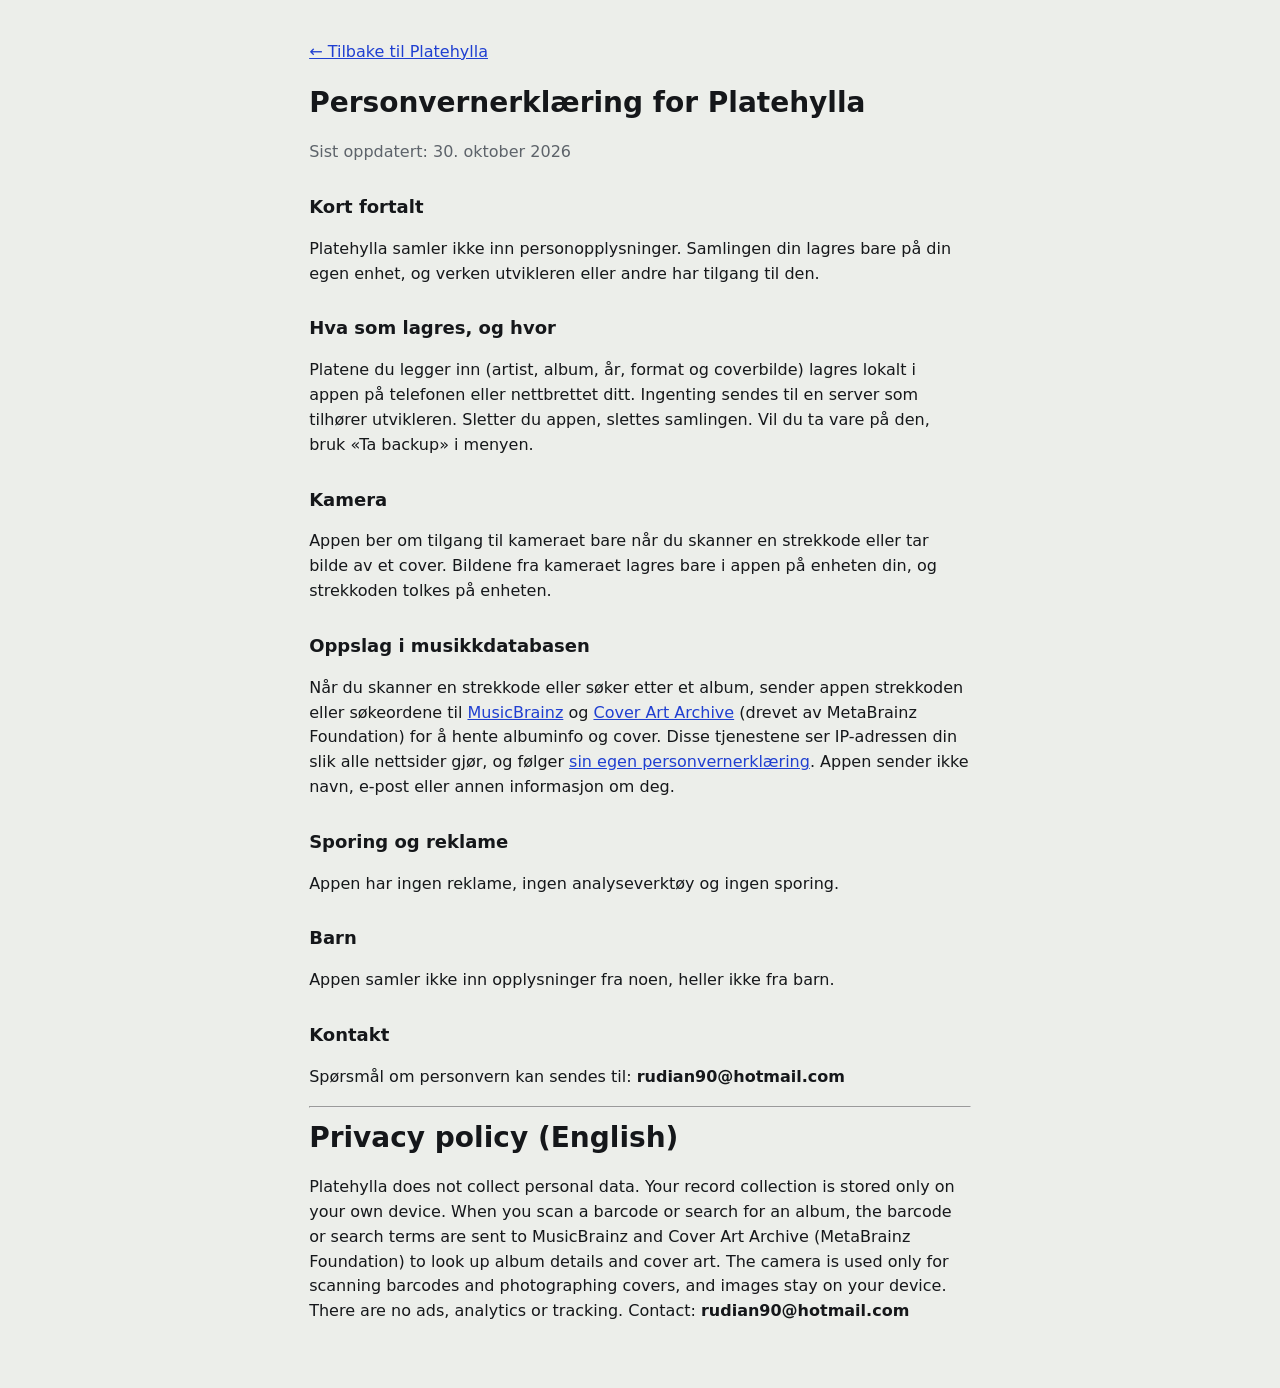
==== privacy.html @ 6339b04b "Legg ut Platehylla-appen Co-Authored-By: Claude Opus 5.5 <noreply@anthropic.com> Claude-Session: htt" ====
<!doctype html>
<html lang="nb">
<head>
<meta charset="utf-8">
<meta name="viewport" content="width=device-width,initial-scale=1">
<title>Personvern – Platehylla</title>
<style>
:root{--bg:#ECEEEA;--ink:#15171A;--muted:#5D636A;--accent:#1F3FD1;color-scheme:light}
@media (prefers-color-scheme:dark){:root{--bg:#101215;--ink:#ECEDEA;--muted:#9AA1A8;--accent:#8299FF;color-scheme:dark}}
body{margin:0;background:var(--bg);color:var(--ink);font:16px/1.55 system-ui,-apple-system,"Segoe UI",Roboto,sans-serif;padding:24px max(16px,env(safe-area-inset-left,0px)) 48px}
main{max-width:65ch;margin:0 auto}
h1{font-size:28px;margin:0 0 4px}h2{font-size:18px;margin:28px 0 6px}
p,li{color:var(--ink)}.muted{color:var(--muted)}a{color:var(--accent)}
</style>
</head>
<body>
<main>
<p><a href="./">← Tilbake til Platehylla</a></p>
<h1>Personvernerklæring for Platehylla</h1>
<p class="muted">Sist oppdatert: 30. oktober 2026</p>

<h2>Kort fortalt</h2>
<p>Platehylla samler ikke inn personopplysninger. Samlingen din lagres bare på din egen enhet, og verken utvikleren eller andre har tilgang til den.</p>

<h2>Hva som lagres, og hvor</h2>
<p>Platene du legger inn (artist, album, år, format og coverbilde) lagres lokalt i appen på telefonen eller nettbrettet ditt. Ingenting sendes til en server som tilhører utvikleren. Sletter du appen, slettes samlingen. Vil du ta vare på den, bruk «Ta backup» i menyen.</p>

<h2>Kamera</h2>
<p>Appen ber om tilgang til kameraet bare når du skanner en strekkode eller tar bilde av et cover. Bildene fra kameraet lagres bare i appen på enheten din, og strekkoden tolkes på enheten.</p>

<h2>Oppslag i musikkdatabasen</h2>
<p>Når du skanner en strekkode eller søker etter et album, sender appen strekkoden eller søkeordene til <a href="https://musicbrainz.org" target="_blank" rel="noopener">MusicBrainz</a> og <a href="https://coverartarchive.org" target="_blank" rel="noopener">Cover Art Archive</a> (drevet av MetaBrainz Foundation) for å hente albuminfo og cover. Disse tjenestene ser IP-adressen din slik alle nettsider gjør, og følger <a href="https://metabrainz.org/privacy" target="_blank" rel="noopener">sin egen personvernerklæring</a>. Appen sender ikke navn, e-post eller annen informasjon om deg.</p>

<h2>Sporing og reklame</h2>
<p>Appen har ingen reklame, ingen analyseverktøy og ingen sporing.</p>

<h2>Barn</h2>
<p>Appen samler ikke inn opplysninger fra noen, heller ikke fra barn.</p>

<h2>Kontakt</h2>
<p>Spørsmål om personvern kan sendes til: <strong>rudian90@hotmail.com</strong></p>

<hr>
<h1 lang="en">Privacy policy (English)</h1>
<p lang="en">Platehylla does not collect personal data. Your record collection is stored only on your own device. When you scan a barcode or search for an album, the barcode or search terms are sent to MusicBrainz and Cover Art Archive (MetaBrainz Foundation) to look up album details and cover art. The camera is used only for scanning barcodes and photographing covers, and images stay on your device. There are no ads, analytics or tracking. Contact: <strong>rudian90@hotmail.com</strong></p>
</main>
</body>
</html>
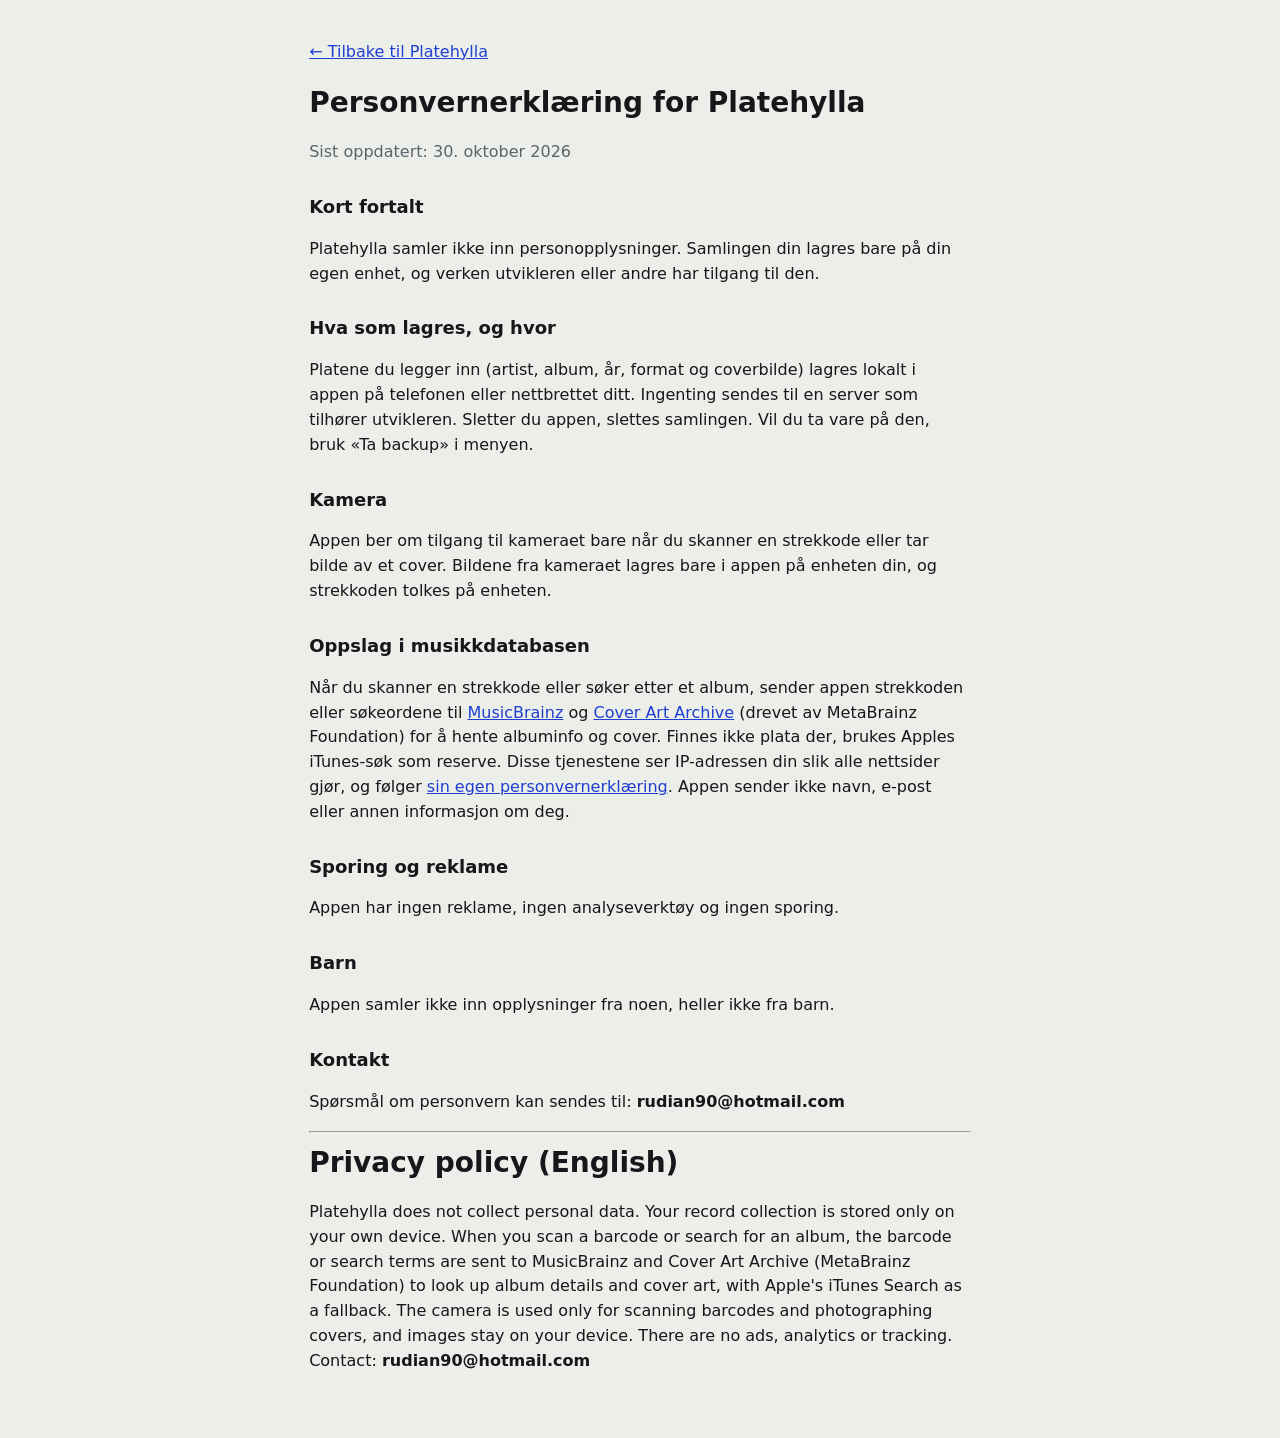
==== commit 28a0a596: "Mer fleksibelt søk og iTunes som reserve når plata ikke finnes i MusicBrainz Co-Authored-By: Claude " ====
--- a/privacy.html
+++ b/privacy.html
@@ -29,7 +29,7 @@
 <p>Appen ber om tilgang til kameraet bare når du skanner en strekkode eller tar bilde av et cover. Bildene fra kameraet lagres bare i appen på enheten din, og strekkoden tolkes på enheten.</p>
 
 <h2>Oppslag i musikkdatabasen</h2>
-<p>Når du skanner en strekkode eller søker etter et album, sender appen strekkoden eller søkeordene til <a href="https://musicbrainz.org" target="_blank" rel="noopener">MusicBrainz</a> og <a href="https://coverartarchive.org" target="_blank" rel="noopener">Cover Art Archive</a> (drevet av MetaBrainz Foundation) for å hente albuminfo og cover. Disse tjenestene ser IP-adressen din slik alle nettsider gjør, og følger <a href="https://metabrainz.org/privacy" target="_blank" rel="noopener">sin egen personvernerklæring</a>. Appen sender ikke navn, e-post eller annen informasjon om deg.</p>
+<p>Når du skanner en strekkode eller søker etter et album, sender appen strekkoden eller søkeordene til <a href="https://musicbrainz.org" target="_blank" rel="noopener">MusicBrainz</a> og <a href="https://coverartarchive.org" target="_blank" rel="noopener">Cover Art Archive</a> (drevet av MetaBrainz Foundation) for å hente albuminfo og cover. Finnes ikke plata der, brukes Apples iTunes-søk som reserve. Disse tjenestene ser IP-adressen din slik alle nettsider gjør, og følger <a href="https://metabrainz.org/privacy" target="_blank" rel="noopener">sin egen personvernerklæring</a>. Appen sender ikke navn, e-post eller annen informasjon om deg.</p>
 
 <h2>Sporing og reklame</h2>
 <p>Appen har ingen reklame, ingen analyseverktøy og ingen sporing.</p>
@@ -42,7 +42,7 @@
 
 <hr>
 <h1 lang="en">Privacy policy (English)</h1>
-<p lang="en">Platehylla does not collect personal data. Your record collection is stored only on your own device. When you scan a barcode or search for an album, the barcode or search terms are sent to MusicBrainz and Cover Art Archive (MetaBrainz Foundation) to look up album details and cover art. The camera is used only for scanning barcodes and photographing covers, and images stay on your device. There are no ads, analytics or tracking. Contact: <strong>rudian90@hotmail.com</strong></p>
+<p lang="en">Platehylla does not collect personal data. Your record collection is stored only on your own device. When you scan a barcode or search for an album, the barcode or search terms are sent to MusicBrainz and Cover Art Archive (MetaBrainz Foundation) to look up album details and cover art, with Apple's iTunes Search as a fallback. The camera is used only for scanning barcodes and photographing covers, and images stay on your device. There are no ads, analytics or tracking. Contact: <strong>rudian90@hotmail.com</strong></p>
 </main>
 </body>
 </html>
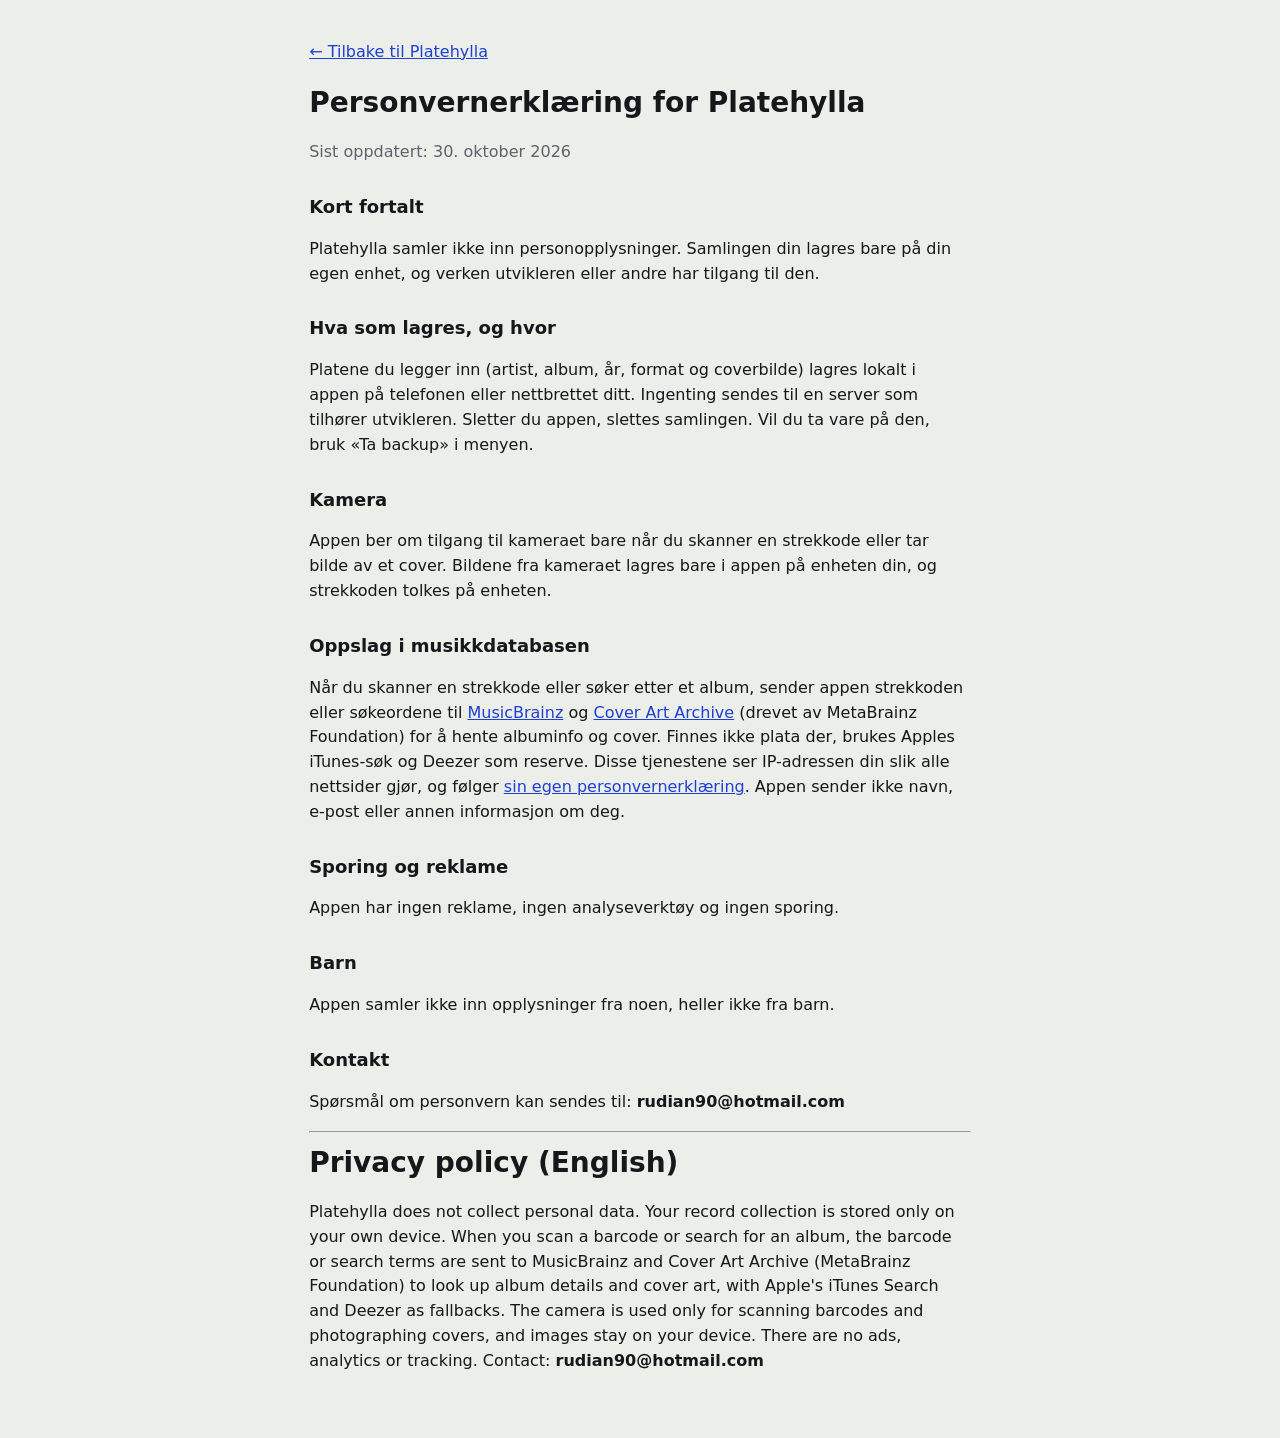
==== commit e667d473: "Deezer som ekstra reserve og vis hvilke kilder som ble søkt Co-Authored-By: Claude Opus 5.5 <noreply" ====
--- a/privacy.html
+++ b/privacy.html
@@ -29,7 +29,7 @@
 <p>Appen ber om tilgang til kameraet bare når du skanner en strekkode eller tar bilde av et cover. Bildene fra kameraet lagres bare i appen på enheten din, og strekkoden tolkes på enheten.</p>
 
 <h2>Oppslag i musikkdatabasen</h2>
-<p>Når du skanner en strekkode eller søker etter et album, sender appen strekkoden eller søkeordene til <a href="https://musicbrainz.org" target="_blank" rel="noopener">MusicBrainz</a> og <a href="https://coverartarchive.org" target="_blank" rel="noopener">Cover Art Archive</a> (drevet av MetaBrainz Foundation) for å hente albuminfo og cover. Finnes ikke plata der, brukes Apples iTunes-søk som reserve. Disse tjenestene ser IP-adressen din slik alle nettsider gjør, og følger <a href="https://metabrainz.org/privacy" target="_blank" rel="noopener">sin egen personvernerklæring</a>. Appen sender ikke navn, e-post eller annen informasjon om deg.</p>
+<p>Når du skanner en strekkode eller søker etter et album, sender appen strekkoden eller søkeordene til <a href="https://musicbrainz.org" target="_blank" rel="noopener">MusicBrainz</a> og <a href="https://coverartarchive.org" target="_blank" rel="noopener">Cover Art Archive</a> (drevet av MetaBrainz Foundation) for å hente albuminfo og cover. Finnes ikke plata der, brukes Apples iTunes-søk og Deezer som reserve. Disse tjenestene ser IP-adressen din slik alle nettsider gjør, og følger <a href="https://metabrainz.org/privacy" target="_blank" rel="noopener">sin egen personvernerklæring</a>. Appen sender ikke navn, e-post eller annen informasjon om deg.</p>
 
 <h2>Sporing og reklame</h2>
 <p>Appen har ingen reklame, ingen analyseverktøy og ingen sporing.</p>
@@ -42,7 +42,7 @@
 
 <hr>
 <h1 lang="en">Privacy policy (English)</h1>
-<p lang="en">Platehylla does not collect personal data. Your record collection is stored only on your own device. When you scan a barcode or search for an album, the barcode or search terms are sent to MusicBrainz and Cover Art Archive (MetaBrainz Foundation) to look up album details and cover art, with Apple's iTunes Search as a fallback. The camera is used only for scanning barcodes and photographing covers, and images stay on your device. There are no ads, analytics or tracking. Contact: <strong>rudian90@hotmail.com</strong></p>
+<p lang="en">Platehylla does not collect personal data. Your record collection is stored only on your own device. When you scan a barcode or search for an album, the barcode or search terms are sent to MusicBrainz and Cover Art Archive (MetaBrainz Foundation) to look up album details and cover art, with Apple's iTunes Search and Deezer as fallbacks. The camera is used only for scanning barcodes and photographing covers, and images stay on your device. There are no ads, analytics or tracking. Contact: <strong>rudian90@hotmail.com</strong></p>
 </main>
 </body>
 </html>
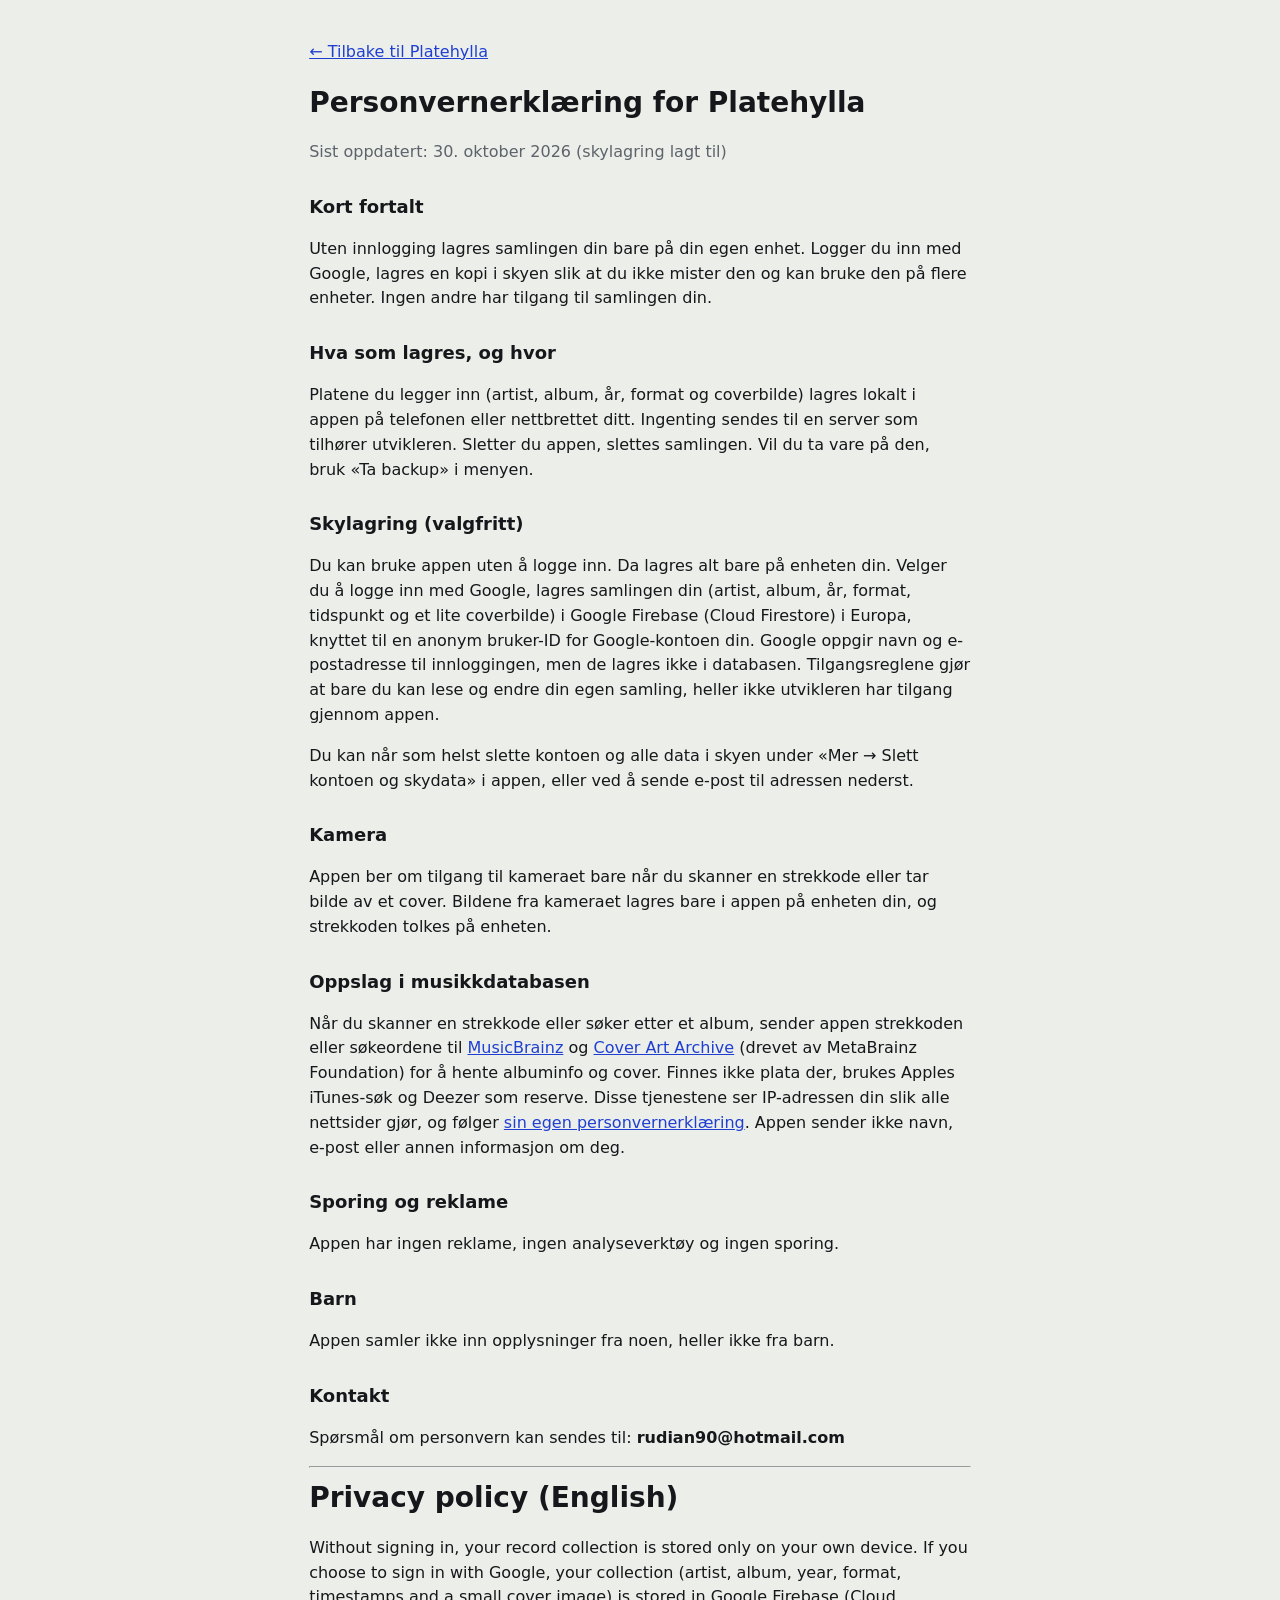
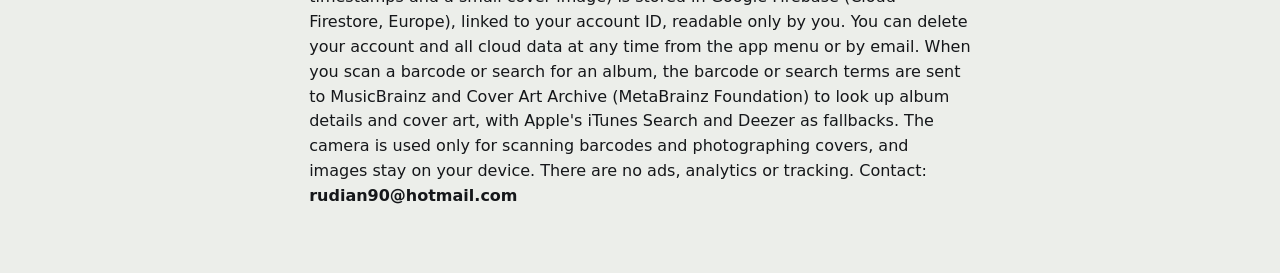
==== commit 447df494: "Skylagring med Google-innlogging (Firebase) og oppdatert personvernside Co-Authored-By: Claude Opus " ====
--- a/privacy.html
+++ b/privacy.html
@@ -17,13 +17,17 @@
 <main>
 <p><a href="./">← Tilbake til Platehylla</a></p>
 <h1>Personvernerklæring for Platehylla</h1>
-<p class="muted">Sist oppdatert: 30. oktober 2026</p>
+<p class="muted">Sist oppdatert: 30. oktober 2026 (skylagring lagt til)</p>
 
 <h2>Kort fortalt</h2>
-<p>Platehylla samler ikke inn personopplysninger. Samlingen din lagres bare på din egen enhet, og verken utvikleren eller andre har tilgang til den.</p>
+<p>Uten innlogging lagres samlingen din bare på din egen enhet. Logger du inn med Google, lagres en kopi i skyen slik at du ikke mister den og kan bruke den på flere enheter. Ingen andre har tilgang til samlingen din.</p>
 
 <h2>Hva som lagres, og hvor</h2>
 <p>Platene du legger inn (artist, album, år, format og coverbilde) lagres lokalt i appen på telefonen eller nettbrettet ditt. Ingenting sendes til en server som tilhører utvikleren. Sletter du appen, slettes samlingen. Vil du ta vare på den, bruk «Ta backup» i menyen.</p>
+
+<h2>Skylagring (valgfritt)</h2>
+<p>Du kan bruke appen uten å logge inn. Da lagres alt bare på enheten din. Velger du å logge inn med Google, lagres samlingen din (artist, album, år, format, tidspunkt og et lite coverbilde) i Google Firebase (Cloud Firestore) i Europa, knyttet til en anonym bruker-ID for Google-kontoen din. Google oppgir navn og e-postadresse til innloggingen, men de lagres ikke i databasen. Tilgangsreglene gjør at bare du kan lese og endre din egen samling, heller ikke utvikleren har tilgang gjennom appen.</p>
+<p>Du kan når som helst slette kontoen og alle data i skyen under «Mer → Slett kontoen og skydata» i appen, eller ved å sende e-post til adressen nederst.</p>
 
 <h2>Kamera</h2>
 <p>Appen ber om tilgang til kameraet bare når du skanner en strekkode eller tar bilde av et cover. Bildene fra kameraet lagres bare i appen på enheten din, og strekkoden tolkes på enheten.</p>
@@ -42,7 +46,7 @@
 
 <hr>
 <h1 lang="en">Privacy policy (English)</h1>
-<p lang="en">Platehylla does not collect personal data. Your record collection is stored only on your own device. When you scan a barcode or search for an album, the barcode or search terms are sent to MusicBrainz and Cover Art Archive (MetaBrainz Foundation) to look up album details and cover art, with Apple's iTunes Search and Deezer as fallbacks. The camera is used only for scanning barcodes and photographing covers, and images stay on your device. There are no ads, analytics or tracking. Contact: <strong>rudian90@hotmail.com</strong></p>
+<p lang="en">Without signing in, your record collection is stored only on your own device. If you choose to sign in with Google, your collection (artist, album, year, format, timestamps and a small cover image) is stored in Google Firebase (Cloud Firestore, Europe), linked to your account ID, readable only by you. You can delete your account and all cloud data at any time from the app menu or by email. When you scan a barcode or search for an album, the barcode or search terms are sent to MusicBrainz and Cover Art Archive (MetaBrainz Foundation) to look up album details and cover art, with Apple's iTunes Search and Deezer as fallbacks. The camera is used only for scanning barcodes and photographing covers, and images stay on your device. There are no ads, analytics or tracking. Contact: <strong>rudian90@hotmail.com</strong></p>
 </main>
 </body>
 </html>
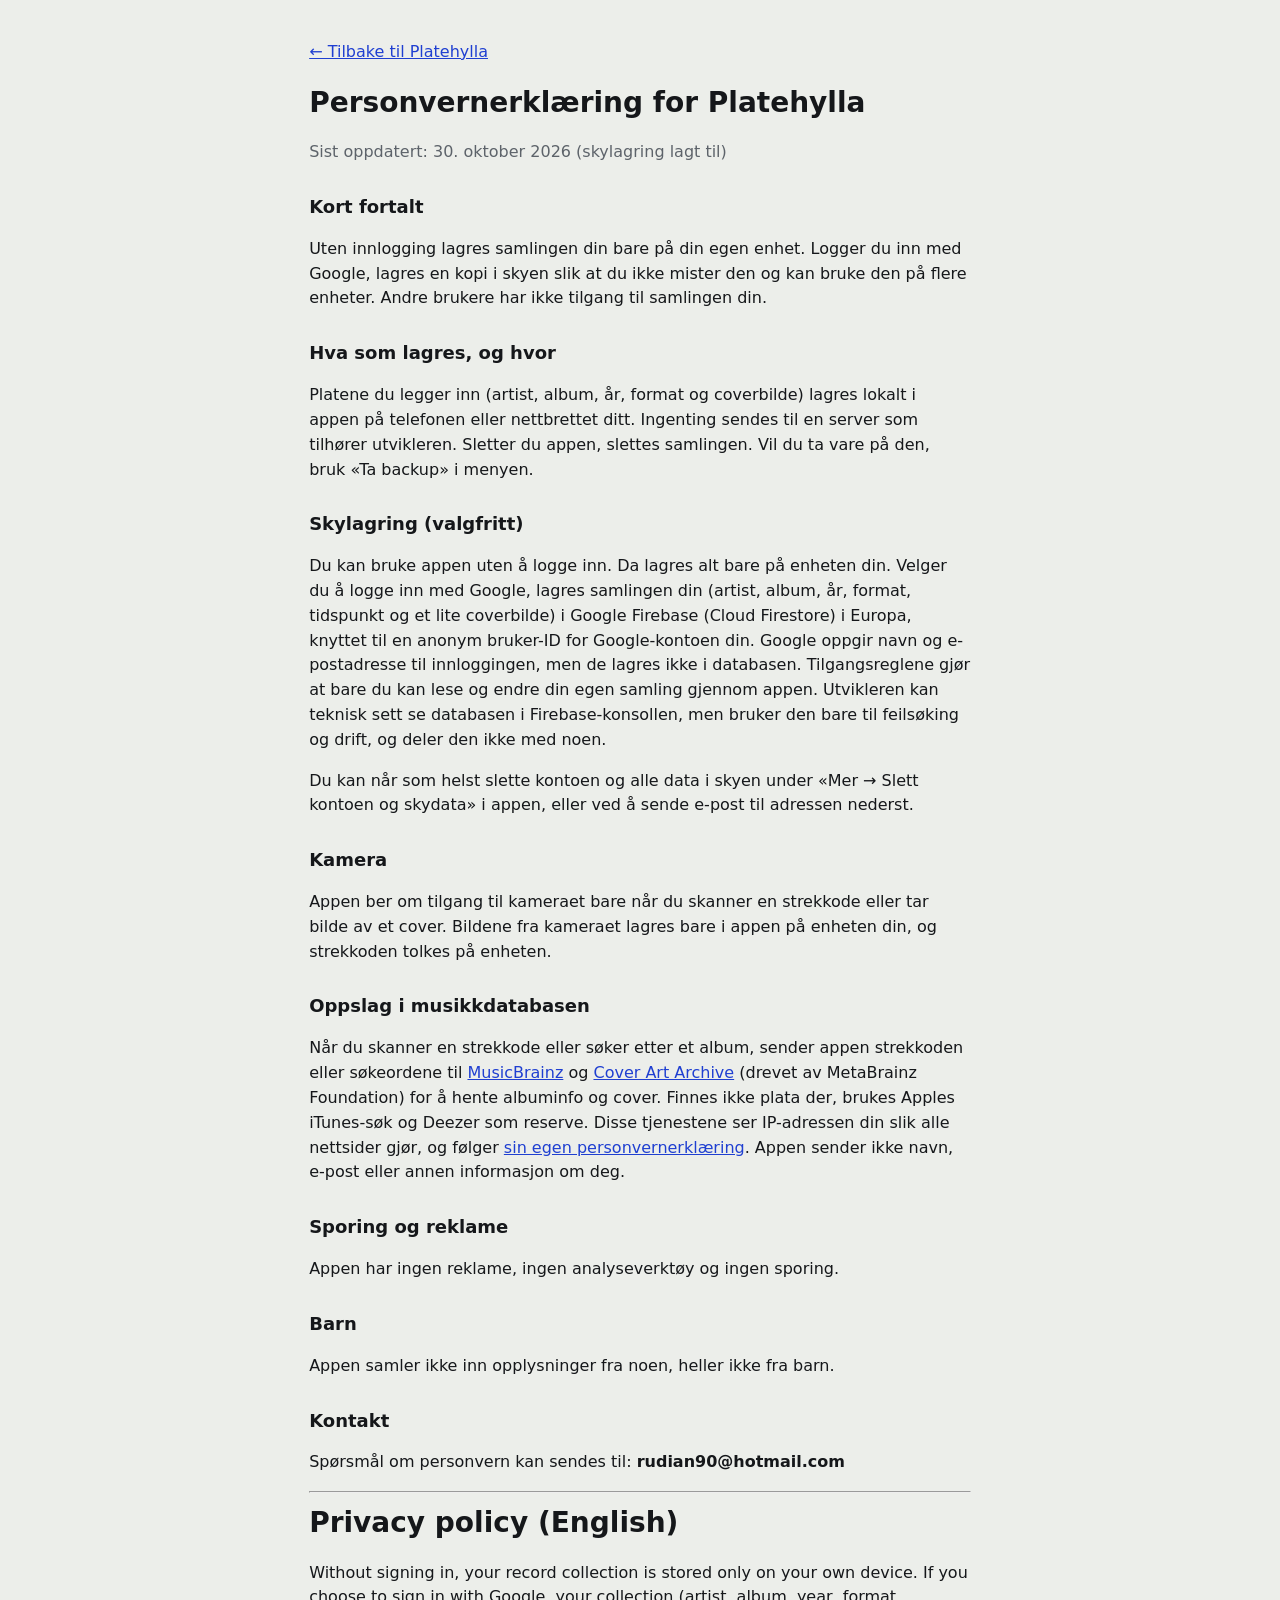
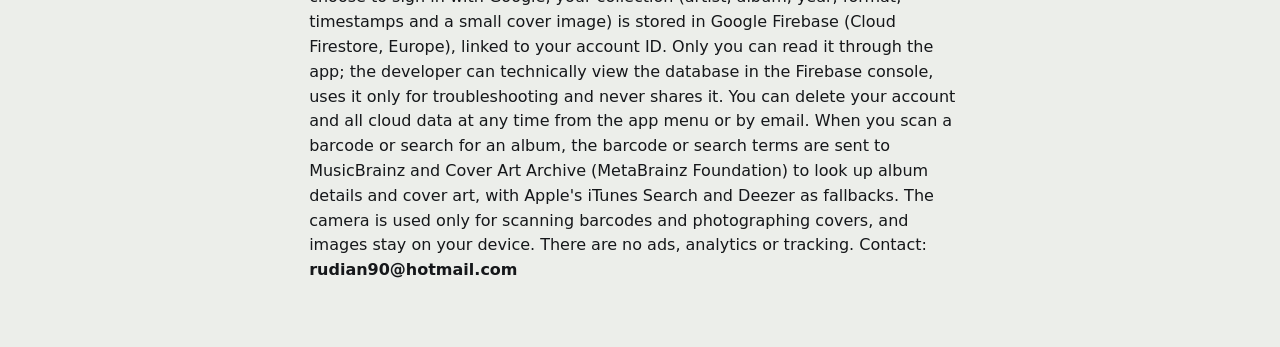
==== commit d9b5666d: "Presiser i personvernsiden at utvikleren kan se databasen i Firebase Co-Authored-By: Claude Opus 5.5" ====
--- a/privacy.html
+++ b/privacy.html
@@ -20,13 +20,13 @@
 <p class="muted">Sist oppdatert: 30. oktober 2026 (skylagring lagt til)</p>
 
 <h2>Kort fortalt</h2>
-<p>Uten innlogging lagres samlingen din bare på din egen enhet. Logger du inn med Google, lagres en kopi i skyen slik at du ikke mister den og kan bruke den på flere enheter. Ingen andre har tilgang til samlingen din.</p>
+<p>Uten innlogging lagres samlingen din bare på din egen enhet. Logger du inn med Google, lagres en kopi i skyen slik at du ikke mister den og kan bruke den på flere enheter. Andre brukere har ikke tilgang til samlingen din.</p>
 
 <h2>Hva som lagres, og hvor</h2>
 <p>Platene du legger inn (artist, album, år, format og coverbilde) lagres lokalt i appen på telefonen eller nettbrettet ditt. Ingenting sendes til en server som tilhører utvikleren. Sletter du appen, slettes samlingen. Vil du ta vare på den, bruk «Ta backup» i menyen.</p>
 
 <h2>Skylagring (valgfritt)</h2>
-<p>Du kan bruke appen uten å logge inn. Da lagres alt bare på enheten din. Velger du å logge inn med Google, lagres samlingen din (artist, album, år, format, tidspunkt og et lite coverbilde) i Google Firebase (Cloud Firestore) i Europa, knyttet til en anonym bruker-ID for Google-kontoen din. Google oppgir navn og e-postadresse til innloggingen, men de lagres ikke i databasen. Tilgangsreglene gjør at bare du kan lese og endre din egen samling, heller ikke utvikleren har tilgang gjennom appen.</p>
+<p>Du kan bruke appen uten å logge inn. Da lagres alt bare på enheten din. Velger du å logge inn med Google, lagres samlingen din (artist, album, år, format, tidspunkt og et lite coverbilde) i Google Firebase (Cloud Firestore) i Europa, knyttet til en anonym bruker-ID for Google-kontoen din. Google oppgir navn og e-postadresse til innloggingen, men de lagres ikke i databasen. Tilgangsreglene gjør at bare du kan lese og endre din egen samling gjennom appen. Utvikleren kan teknisk sett se databasen i Firebase-konsollen, men bruker den bare til feilsøking og drift, og deler den ikke med noen.</p>
 <p>Du kan når som helst slette kontoen og alle data i skyen under «Mer → Slett kontoen og skydata» i appen, eller ved å sende e-post til adressen nederst.</p>
 
 <h2>Kamera</h2>
@@ -46,7 +46,7 @@
 
 <hr>
 <h1 lang="en">Privacy policy (English)</h1>
-<p lang="en">Without signing in, your record collection is stored only on your own device. If you choose to sign in with Google, your collection (artist, album, year, format, timestamps and a small cover image) is stored in Google Firebase (Cloud Firestore, Europe), linked to your account ID, readable only by you. You can delete your account and all cloud data at any time from the app menu or by email. When you scan a barcode or search for an album, the barcode or search terms are sent to MusicBrainz and Cover Art Archive (MetaBrainz Foundation) to look up album details and cover art, with Apple's iTunes Search and Deezer as fallbacks. The camera is used only for scanning barcodes and photographing covers, and images stay on your device. There are no ads, analytics or tracking. Contact: <strong>rudian90@hotmail.com</strong></p>
+<p lang="en">Without signing in, your record collection is stored only on your own device. If you choose to sign in with Google, your collection (artist, album, year, format, timestamps and a small cover image) is stored in Google Firebase (Cloud Firestore, Europe), linked to your account ID. Only you can read it through the app; the developer can technically view the database in the Firebase console, uses it only for troubleshooting and never shares it. You can delete your account and all cloud data at any time from the app menu or by email. When you scan a barcode or search for an album, the barcode or search terms are sent to MusicBrainz and Cover Art Archive (MetaBrainz Foundation) to look up album details and cover art, with Apple's iTunes Search and Deezer as fallbacks. The camera is used only for scanning barcodes and photographing covers, and images stay on your device. There are no ads, analytics or tracking. Contact: <strong>rudian90@hotmail.com</strong></p>
 </main>
 </body>
 </html>
